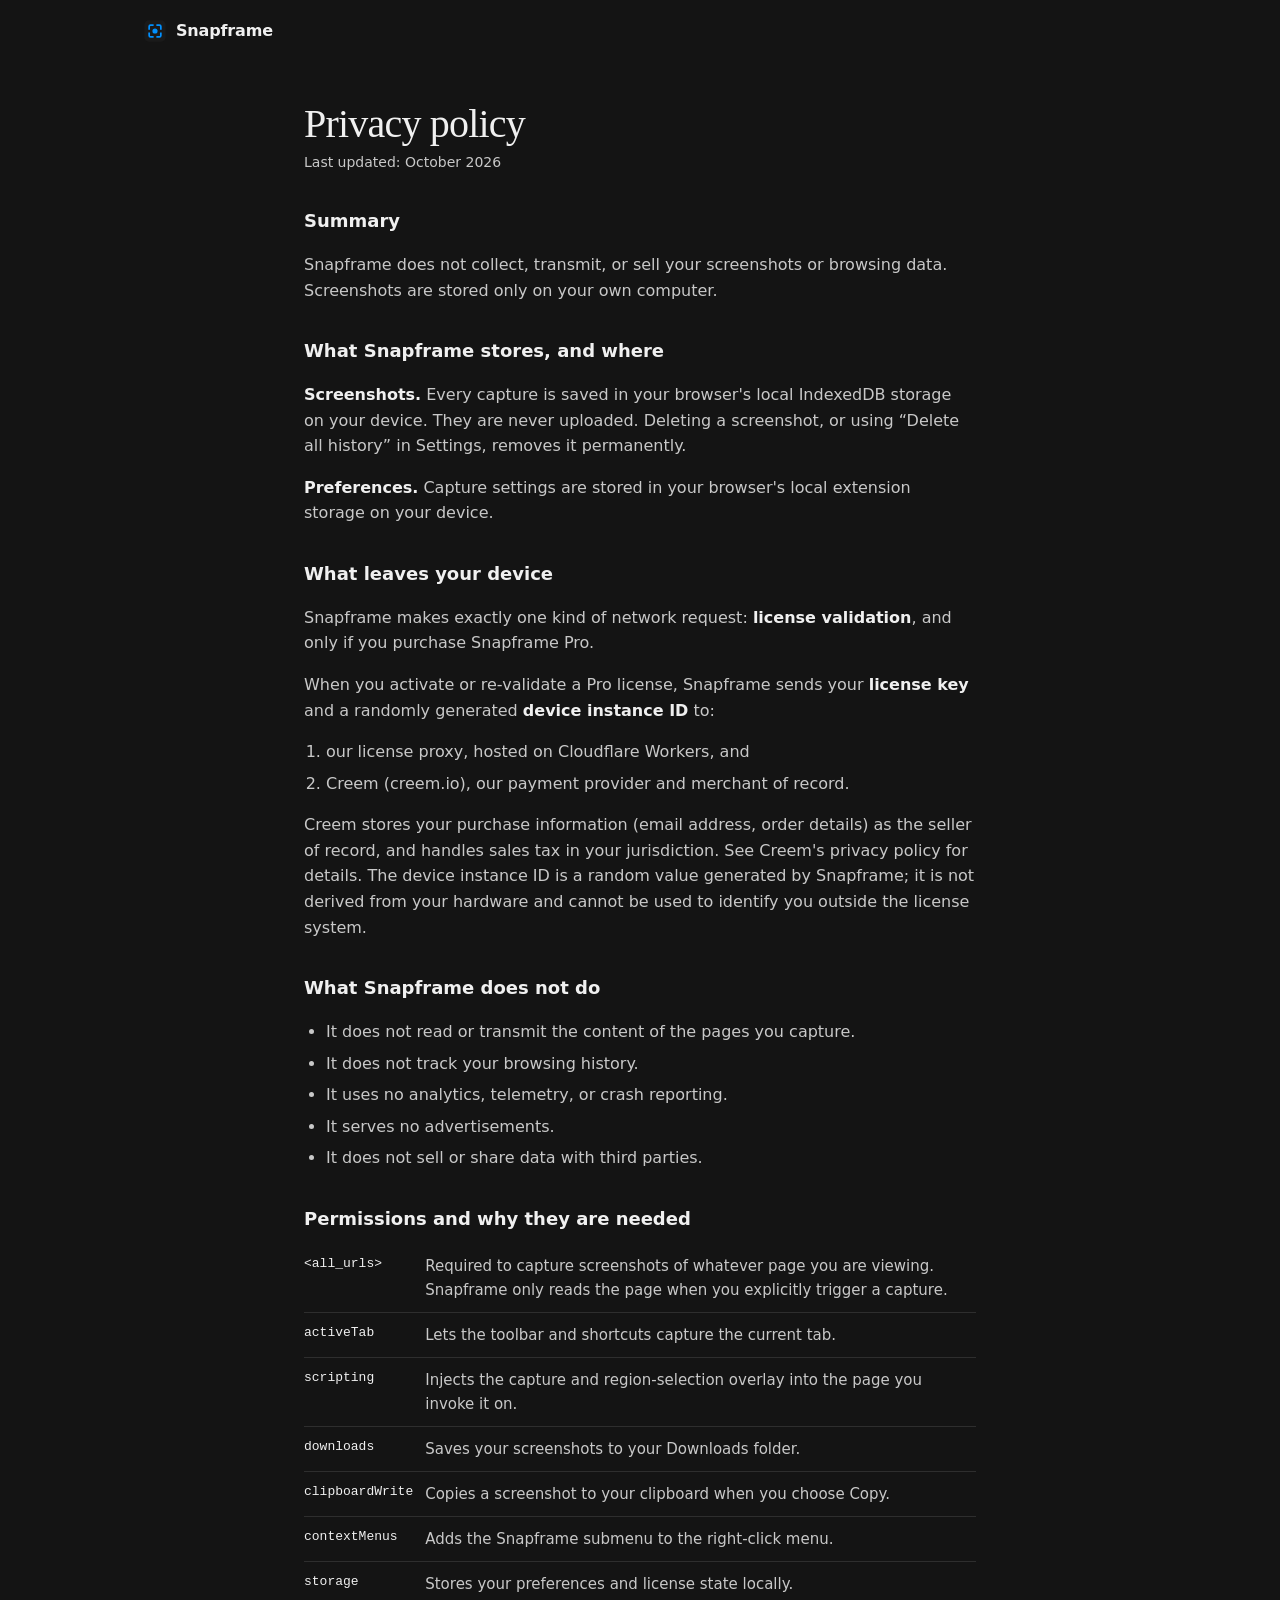
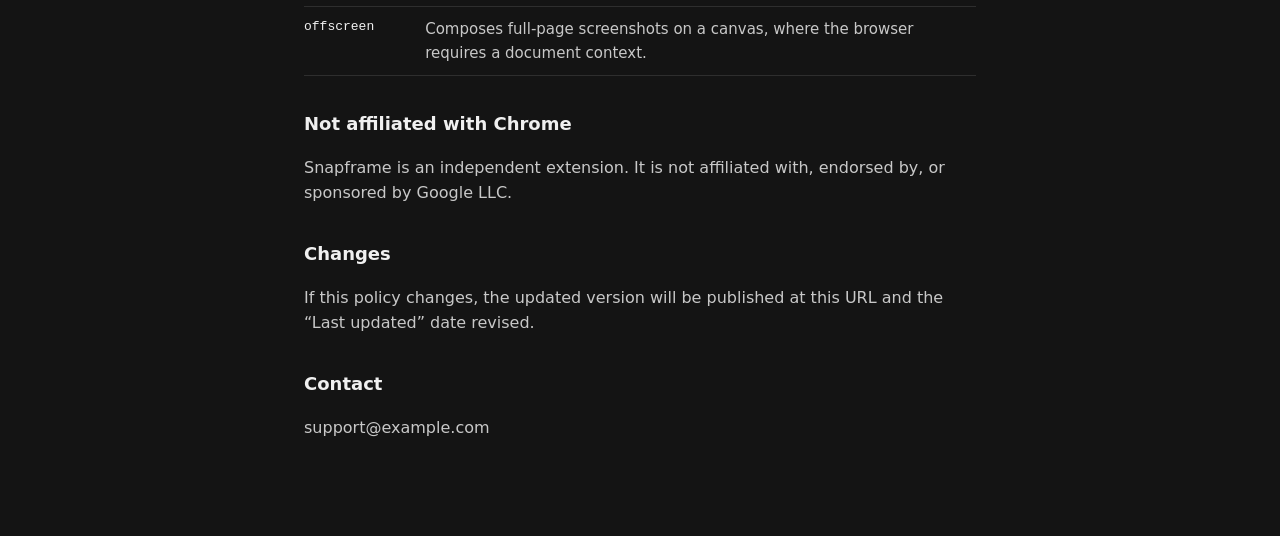
==== privacy.html @ d1e07dfb "Publish Snapframe product site Co-Authored-By: Claude Sonnet 5 <noreply@anthropic.com>" ====
<!doctype html>
<html lang="en">
<head>
<meta charset="utf-8">
<meta name="viewport" content="width=device-width, initial-scale=1">
<title>Privacy policy — Snapframe</title>
<link rel="icon" href="favicon.png" type="image/png">
<link rel="stylesheet" href="style.css">
</head>
<body>

<header class="top">
  <a class="brand" href="./">
    <svg width="22" height="22" viewBox="0 0 128 128" aria-hidden="true">
      <rect x="2" y="2" width="124" height="124" rx="26" fill="#1a1a1a"/>
      <g stroke="#0090ff" stroke-width="10" fill="none">
        <path d="M30 56 V38 a8 8 0 0 1 8-8 H56"/>
        <path d="M72 30 h18 a8 8 0 0 1 8 8 v18"/>
        <path d="M98 72 v18 a8 8 0 0 1-8 8 H72"/>
        <path d="M56 98 H38 a8 8 0 0 1-8-8 V72"/>
      </g>
      <circle cx="64" cy="64" r="15" fill="#0090ff"/>
    </svg>
    <span>Snapframe</span>
  </a>
</header>

<main class="doc">
  <h1>Privacy policy</h1>
  <p class="doc-date">Last updated: October 2026</p>

  <h2>Summary</h2>
  <p>Snapframe does not collect, transmit, or sell your screenshots or browsing
     data. Screenshots are stored only on your own computer.</p>

  <h2>What Snapframe stores, and where</h2>
  <p><strong>Screenshots.</strong> Every capture is saved in your browser's
     local IndexedDB storage on your device. They are never uploaded. Deleting
     a screenshot, or using “Delete all history” in Settings, removes it
     permanently.</p>
  <p><strong>Preferences.</strong> Capture settings are stored in your
     browser's local extension storage on your device.</p>

  <h2>What leaves your device</h2>
  <p>Snapframe makes exactly one kind of network request: <strong>license
     validation</strong>, and only if you purchase Snapframe Pro.</p>
  <p>When you activate or re-validate a Pro license, Snapframe sends your
     <strong>license key</strong> and a randomly generated <strong>device
     instance ID</strong> to:</p>
  <ol>
    <li>our license proxy, hosted on Cloudflare Workers, and</li>
    <li>Creem (creem.io), our payment provider and merchant of record.</li>
  </ol>
  <p>Creem stores your purchase information (email address, order details) as
     the seller of record, and handles sales tax in your jurisdiction. See
     Creem's privacy policy for details. The device instance ID is a random
     value generated by Snapframe; it is not derived from your hardware and
     cannot be used to identify you outside the license system.</p>

  <h2>What Snapframe does not do</h2>
  <ul>
    <li>It does not read or transmit the content of the pages you capture.</li>
    <li>It does not track your browsing history.</li>
    <li>It uses no analytics, telemetry, or crash reporting.</li>
    <li>It serves no advertisements.</li>
    <li>It does not sell or share data with third parties.</li>
  </ul>

  <h2>Permissions and why they are needed</h2>
  <table class="perm">
    <tr><th scope="row">&lt;all_urls&gt;</th>
        <td>Required to capture screenshots of whatever page you are viewing.
            Snapframe only reads the page when you explicitly trigger a
            capture.</td></tr>
    <tr><th scope="row">activeTab</th>
        <td>Lets the toolbar and shortcuts capture the current tab.</td></tr>
    <tr><th scope="row">scripting</th>
        <td>Injects the capture and region-selection overlay into the page you
            invoke it on.</td></tr>
    <tr><th scope="row">downloads</th>
        <td>Saves your screenshots to your Downloads folder.</td></tr>
    <tr><th scope="row">clipboardWrite</th>
        <td>Copies a screenshot to your clipboard when you choose Copy.</td></tr>
    <tr><th scope="row">contextMenus</th>
        <td>Adds the Snapframe submenu to the right-click menu.</td></tr>
    <tr><th scope="row">storage</th>
        <td>Stores your preferences and license state locally.</td></tr>
    <tr><th scope="row">offscreen</th>
        <td>Composes full-page screenshots on a canvas, where the browser
            requires a document context.</td></tr>
  </table>

  <h2>Not affiliated with Chrome</h2>
  <p>Snapframe is an independent extension. It is not affiliated with,
     endorsed by, or sponsored by Google LLC.</p>

  <h2>Changes</h2>
  <p>If this policy changes, the updated version will be published at this
     URL and the “Last updated” date revised.</p>

  <h2>Contact</h2>
  <!-- TODO: replace with your real support address before publishing -->
  <p>support@example.com</p>
</main>

</body>
</html>
---- style.css ----
/* Snapframe landing — one page, one accent, one memorable thing: the demo shot. */

:root {
  --bg: #141414;
  --panel: #1c1c1c;
  --line: #2e2e2e;
  --text: #f0f0f0;
  --muted: #9a9a9a;
  --accent: #0090ff;
  --accent-press: #0077d4;
  --serif: Georgia, 'Times New Roman', serif;
  --sans: system-ui, -apple-system, sans-serif;
  --mono: ui-monospace, 'SF Mono', Menlo, monospace;
}

* { box-sizing: border-box; }

html { scroll-behavior: smooth; }

body {
  margin: 0;
  background: var(--bg);
  color: var(--text);
  font: 16px/1.6 var(--sans);
}

/* ---------- chrome ---------- */

.top {
  display: flex;
  align-items: center;
  justify-content: space-between;
  max-width: 1040px;
  margin: 0 auto;
  padding: 18px 24px;
}

.brand {
  display: flex;
  align-items: center;
  gap: 10px;
  color: var(--text);
  text-decoration: none;
  font-weight: 700;
  letter-spacing: -0.01em;
}

.store-link {
  color: var(--muted);
  text-decoration: none;
  font-size: 14px;
  padding: 8px 14px;
  border-radius: 8px;
  transition: background 0.15s, color 0.15s;
}

.store-link:hover { background: var(--panel); color: var(--text); }

main { max-width: 1040px; margin: 0 auto; padding: 0 24px; }

section { padding: 56px 0; }

h1, h2, h3 { letter-spacing: -0.02em; margin: 0; }

/* ---------- hero ---------- */

.hero { padding-top: 40px; }

h1 {
  font-family: var(--serif);
  font-weight: 400;
  font-size: clamp(40px, 6.5vw, 64px);
  line-height: 1.08;
}

.lede {
  max-width: 560px;
  color: var(--muted);
  font-size: 18px;
  margin: 22px 0 26px;
}

.actions { display: flex; gap: 12px; flex-wrap: wrap; margin: 0; }

.btn {
  display: inline-block;
  padding: 12px 22px;
  border-radius: 10px;
  border: 1px solid var(--line);
  color: var(--text);
  text-decoration: none;
  font-weight: 600;
  transition: background 0.15s, border-color 0.15s;
}

.btn:hover { background: var(--panel); }

.btn.primary {
  background: var(--accent);
  border-color: transparent;
}

.btn.primary:hover { background: var(--accent-press); }

/* ---------- the demo shot ---------- */

.demo { margin: 48px 0 0; }

.demo-shot {
  background: linear-gradient(135deg, #0090ff 0%, #29a383 100%);
  border-radius: 24px;
  padding: clamp(20px, 4vw, 44px);
}

.shot-chrome {
  display: flex;
  align-items: center;
  gap: 8px;
  background: #2b2b2b;
  border-radius: 14px 14px 0 0;
  padding: 10px 14px;
}

.shot-chrome i {
  width: 11px;
  height: 11px;
  border-radius: 50%;
  background: #ff5f57;
}
.shot-chrome i:nth-child(2) { background: #febc2e; }
.shot-chrome i:nth-child(3) { background: #28c840; }

.shot-url {
  flex: 1;
  margin-left: 12px;
  background: #1e1e1e;
  border-radius: 6px;
  padding: 5px 12px;
  color: var(--muted);
  font: 12px/1 var(--mono);
}

.shot-body {
  display: flex;
  background: #171717;
  border-radius: 0 0 14px 14px;
  min-height: 320px;
}

.fake-sidebar {
  width: 140px;
  border-right: 1px solid #262626;
  padding: 22px 16px;
  display: flex;
  flex-direction: column;
  gap: 14px;
}

.fake-sidebar b, .fake-main b {
  display: block;
  height: 10px;
  border-radius: 5px;
  background: #4d4d4d;
}

.fake-sidebar b:first-child { height: 14px; background: #5d5d5d; }

.fake-main {
  flex: 1;
  position: relative;
  padding: 26px 28px;
  display: flex;
  flex-direction: column;
  gap: 18px;
}

.fake-main .big { height: 18px; width: 55%; background: #616161; }

.fake-row {
  display: flex;
  align-items: center;
  gap: 16px;
}

.w30 { width: 30%; }
.w35 { width: 35%; }
.w40 { width: 40%; }
.w45 { width: 45%; }
.w50 { width: 50%; }
.w55 { width: 55%; }
.w60 { width: 60%; }
.w65 { width: 65%; }
.w70 { width: 70%; }
.w75 { width: 75%; }
.w80 { width: 80%; }
.w90 { width: 90%; }

.fake-toggle {
  width: 34px;
  height: 19px;
  border-radius: 10px;
  background: var(--accent);
  position: relative;
  display: inline-block;
}

.fake-toggle i {
  position: absolute;
  right: 2px;
  top: 2px;
  width: 15px;
  height: 15px;
  border-radius: 50%;
  background: #fff;
}

/* redacted block: pixelated look via stacked squares */
.fake-secret {
  height: 42px;
  border-radius: 4px;
  background:
    conic-gradient(#4a4a4a 25%, #3a3a3a 0 50%, #4a4a4a 0 75%, #3a3a3a 0) 0 0 / 14px 14px;
  position: relative;
}

.fake-secret .callout {
  position: absolute;
  top: 50%;
  left: 12px;
  transform: translateY(-50%);
  font: 11px var(--mono);
  color: #cfcfcf;
  background: rgba(0, 0, 0, 0.55);
  padding: 2px 8px;
  border-radius: 4px;
}

.anno-arrow {
  position: absolute;
  right: 120px;
  top: 34px;
  width: 130px;
  height: 78px;
}

.anno-arrow path {
  stroke: var(--accent);
  stroke-width: 5;
  fill: none;
  stroke-linecap: round;
}

.step-badge {
  position: absolute;
  right: 118px;
  top: 62px;
  width: 30px;
  height: 30px;
  border-radius: 50%;
  background: #e5484d;
  color: #fff;
  font: 700 15px/30px var(--sans);
  text-align: center;
  box-shadow: 0 2px 10px rgba(0, 0, 0, 0.5);
}

.anno-label {
  position: absolute;
  right: 156px;
  top: 70px;
  color: #f0f0f0;
  font: 600 13px var(--sans);
  text-shadow: 0 1px 4px rgba(0, 0, 0, 0.8);
}

.demo-cap {
  display: flex;
  gap: 18px;
  justify-content: center;
  margin-top: 14px;
  color: var(--muted);
  font: 12px var(--mono);
}

/* ---------- sections ---------- */

.split-grid {
  display: grid;
  grid-template-columns: repeat(auto-fit, minmax(220px, 1fr));
  gap: 32px;
  margin-top: 28px;
}

h2 {
  font-family: var(--serif);
  font-weight: 400;
  font-size: clamp(26px, 3.4vw, 34px);
}

h3 { font-size: 17px; margin-bottom: 8px; }

.split p, .pro-lede { color: var(--muted); margin: 0; }

.pro {
  border-top: 1px solid var(--line);
}

.pro-list {
  list-style: none;
  padding: 0;
  margin: 28px 0;
  display: grid;
  grid-template-columns: repeat(auto-fit, minmax(280px, 1fr));
  gap: 14px 32px;
}

.pro-list li {
  color: var(--muted);
  padding-left: 22px;
  position: relative;
}

.pro-list li::before {
  content: "";
  position: absolute;
  left: 0;
  top: 7px;
  width: 8px;
  height: 8px;
  border-radius: 2px;
  background: var(--accent);
}

.pro-list strong { color: var(--text); }

.fineprint {
  color: var(--muted);
  font-size: 14px;
  max-width: 560px;
  margin-top: 18px;
}

.privacy {
  border-top: 1px solid var(--line);
}

.privacy p { color: var(--muted); max-width: 720px; }

.privacy a { color: var(--accent); }

/* ---------- footer ---------- */

.foot {
  border-top: 1px solid var(--line);
  display: flex;
  justify-content: space-between;
  flex-wrap: wrap;
  gap: 8px;
  max-width: 1040px;
  margin: 0 auto;
  padding: 22px 24px;
  color: var(--muted);
  font-size: 13px;
}

.foot a { color: var(--muted); }
.foot a:hover { color: var(--text); }

/* ---------- responsive ---------- */

@media (max-width: 640px) {
  .shot-body { flex-direction: column; }
  .fake-sidebar {
    width: auto;
    flex-direction: row;
    border-right: 0;
    border-bottom: 1px solid #262626;
    padding: 14px 20px;
  }
  .fake-sidebar b { height: 9px; }
  .anno-arrow, .anno-label { display: none; }
  .step-badge { top: auto; bottom: 18px; right: 20px; }
}

/* ---------- a11y ---------- */

:focus-visible {
  outline: 2px solid var(--accent);
  outline-offset: 2px;
}

@media (prefers-reduced-motion: reduce) {
  html { scroll-behavior: auto; }
  * { transition: none !important; }
}

/* ---------- doc pages (privacy) ---------- */

.doc {
  max-width: 720px;
  padding: 40px 24px 80px;
}

.doc h1 {
  font-family: var(--serif);
  font-weight: 400;
  font-size: clamp(30px, 4.5vw, 40px);
}

.doc-date {
  color: var(--muted);
  font-size: 14px;
  margin-top: 6px;
}

.doc h2 {
  font-family: var(--sans);
  font-weight: 600;
  font-size: 18px;
  margin: 34px 0 10px;
  letter-spacing: 0;
}

.doc p, .doc li { color: #c8c8c8; }
.doc strong { color: var(--text); }

.doc ul, .doc ol { padding-left: 22px; }
.doc li { margin-bottom: 6px; }

table.perm {
  border-collapse: collapse;
  width: 100%;
  margin-top: 10px;
}

table.perm th, table.perm td {
  text-align: left;
  vertical-align: top;
  padding: 10px 12px 10px 0;
  border-bottom: 1px solid var(--line);
  color: #c8c8c8;
  font-weight: 400;
  font-size: 15px;
}

table.perm th {
  white-space: nowrap;
  font-family: var(--mono);
  font-size: 13px;
  color: var(--text);
}
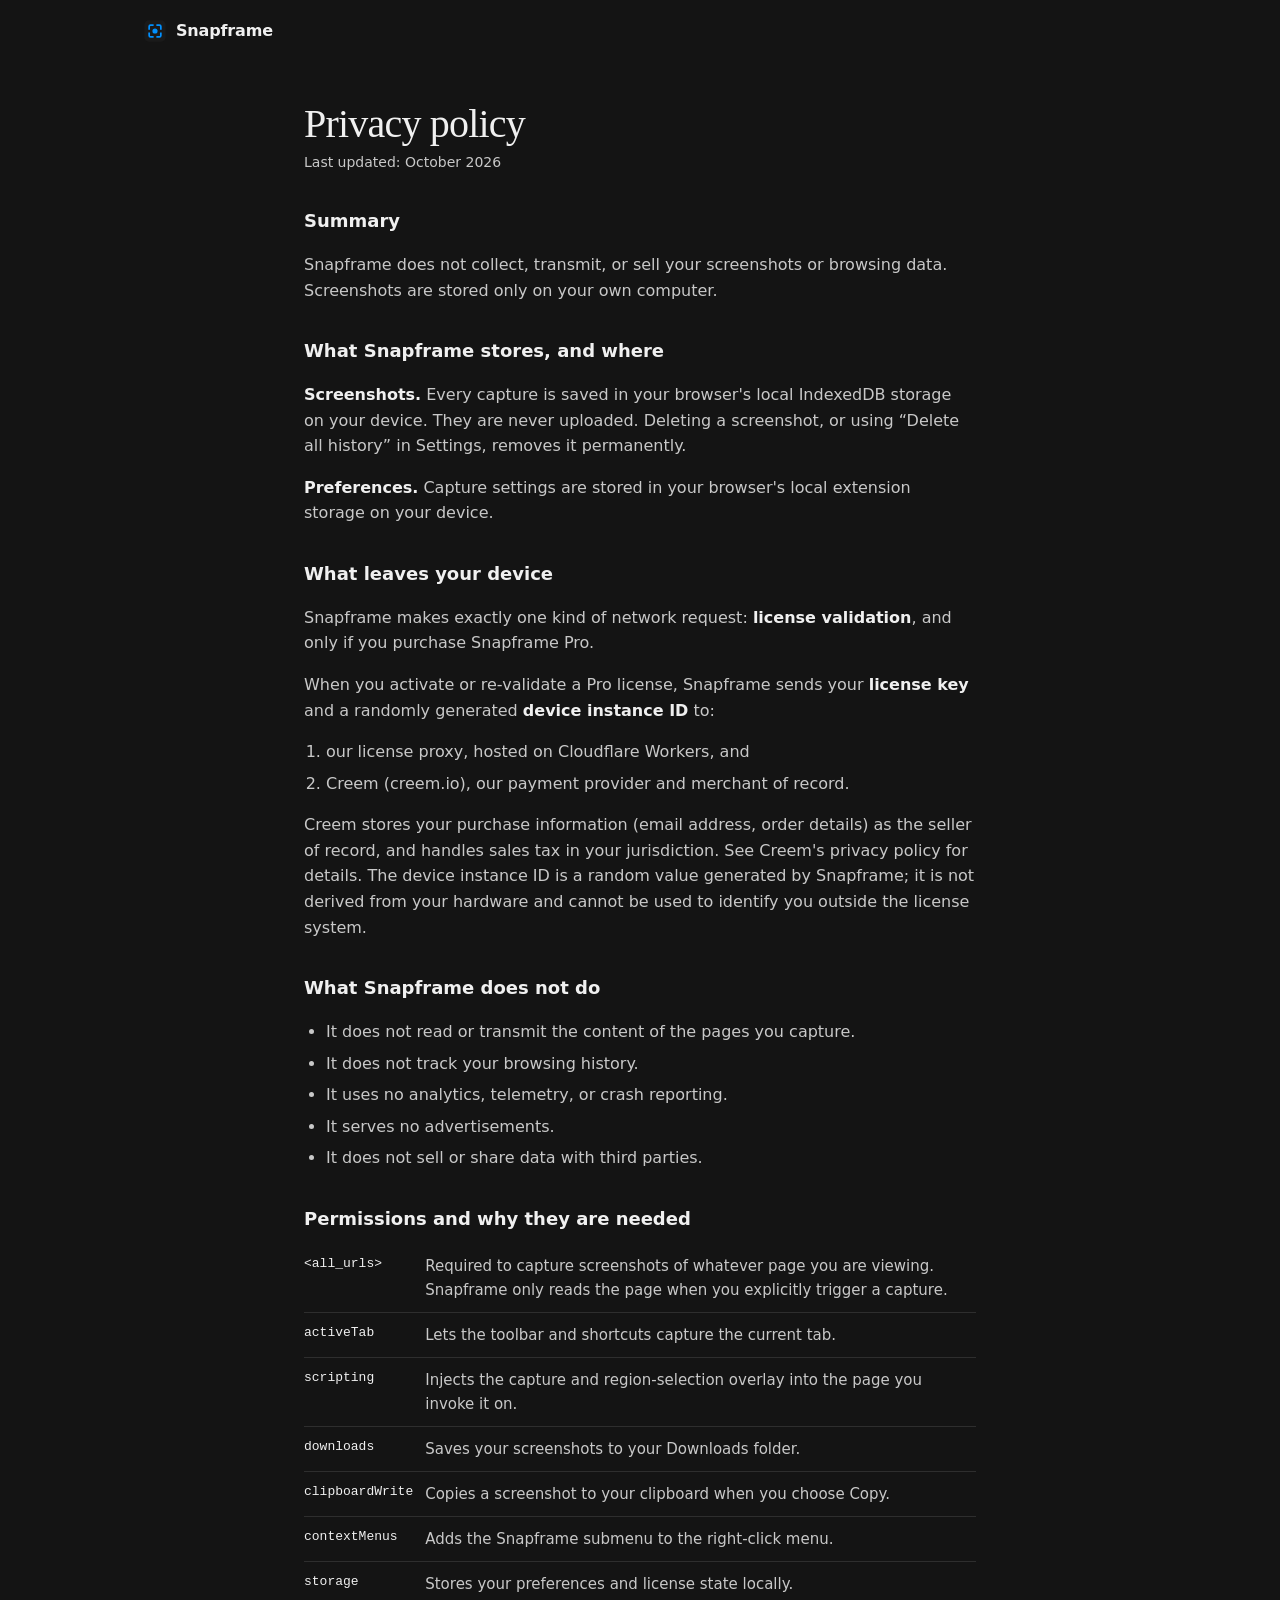
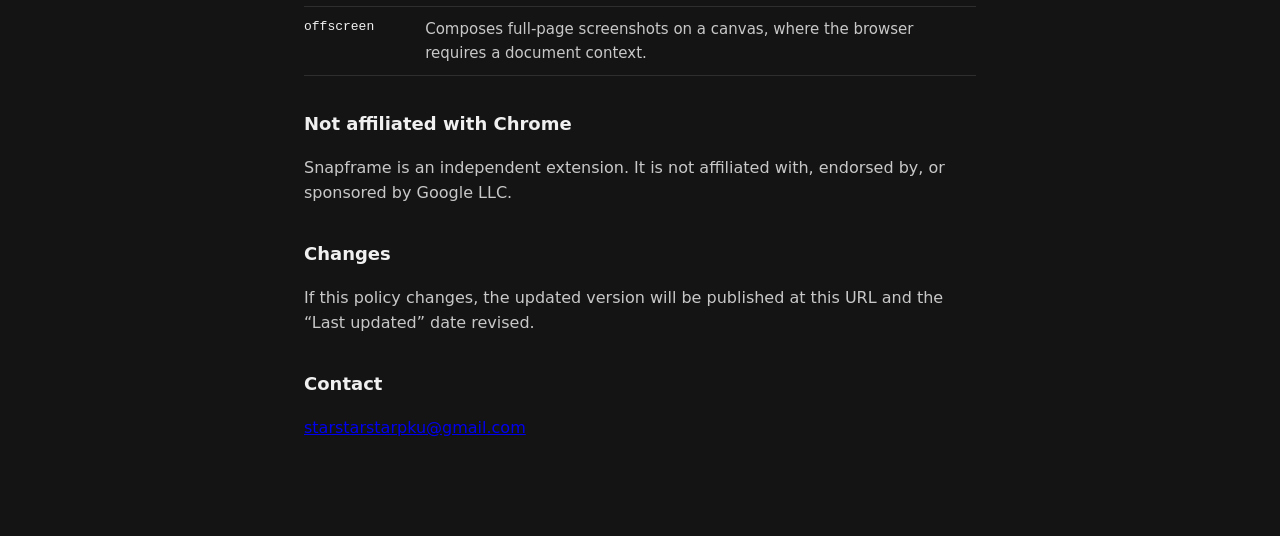
==== commit a977f22b: "Replace support email with real address Co-Authored-By: Claude Sonnet 5 <noreply@anthropic.com>" ====
--- a/privacy.html
+++ b/privacy.html
@@ -99,8 +99,7 @@
      URL and the “Last updated” date revised.</p>
 
   <h2>Contact</h2>
-  <!-- TODO: replace with your real support address before publishing -->
-  <p>support@example.com</p>
+  <p><a href="mailto:starstarstarpku@gmail.com">starstarstarpku@gmail.com</a></p>
 </main>
 
 </body>
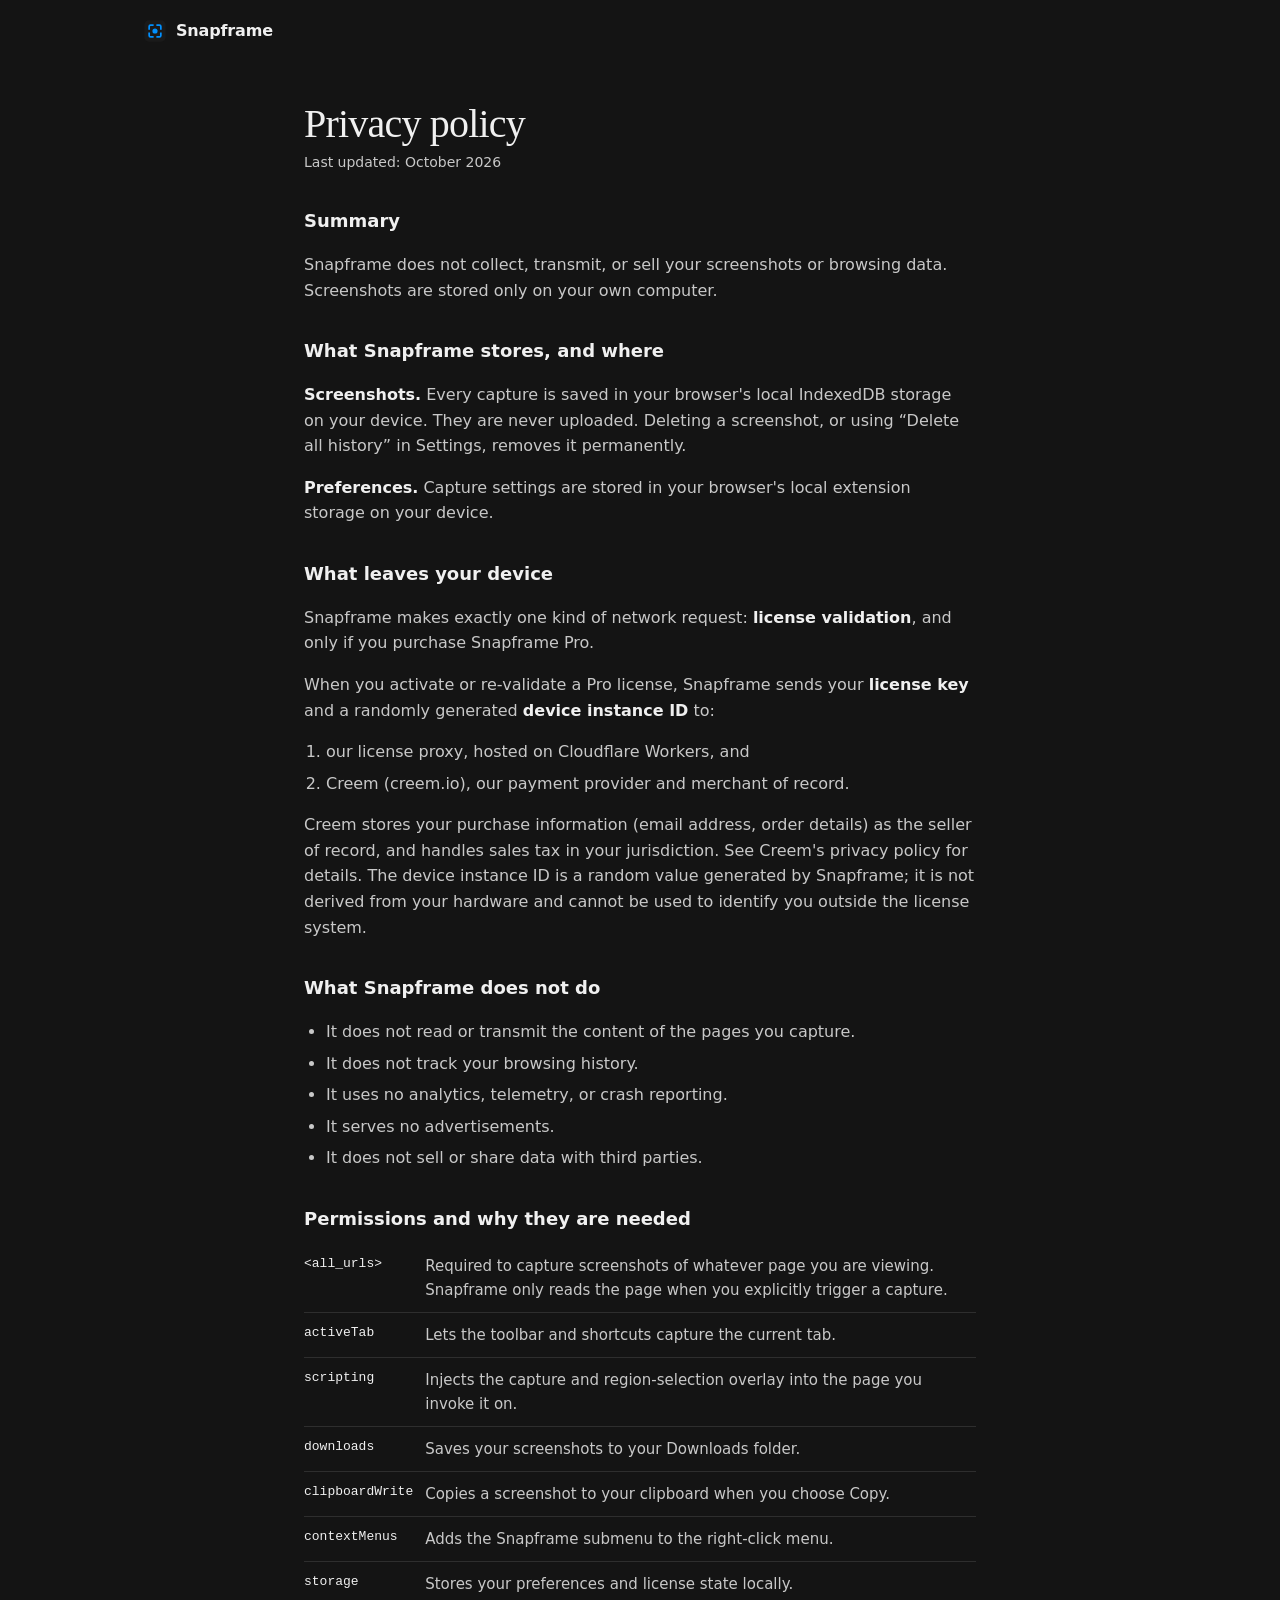
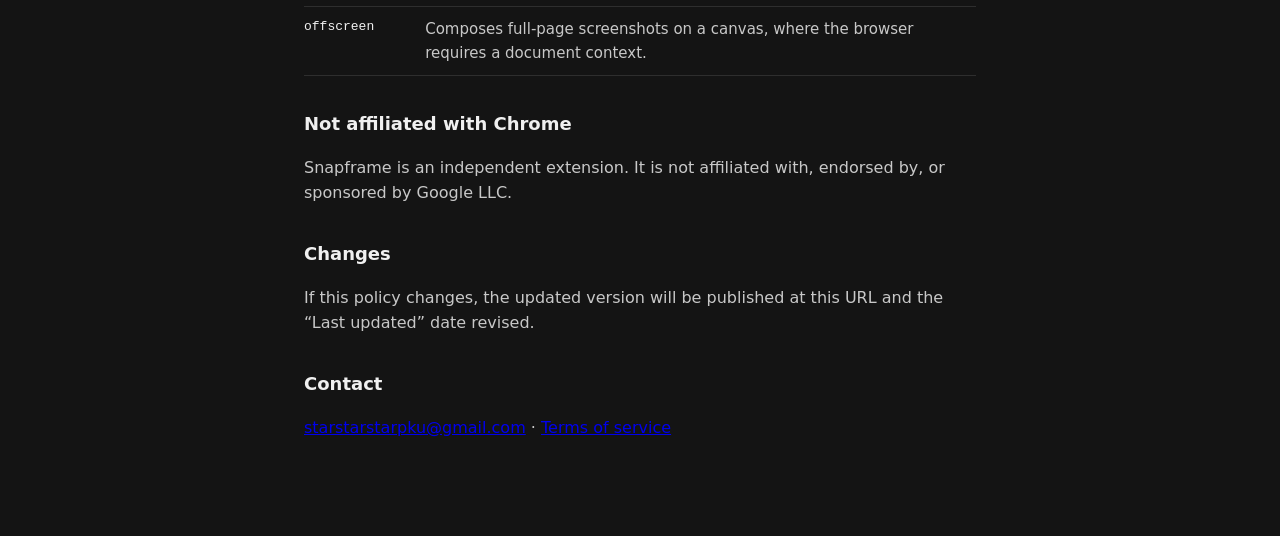
==== commit a3902232: "Add terms of service and surface support email Creem's account review requires both a privacy policy" ====
--- a/privacy.html
+++ b/privacy.html
@@ -99,7 +99,8 @@
      URL and the “Last updated” date revised.</p>
 
   <h2>Contact</h2>
-  <p><a href="mailto:starstarstarpku@gmail.com">starstarstarpku@gmail.com</a></p>
+  <p><a href="mailto:starstarstarpku@gmail.com">starstarstarpku@gmail.com</a>
+     · <a href="terms.html">Terms of service</a></p>
 </main>
 
 </body>
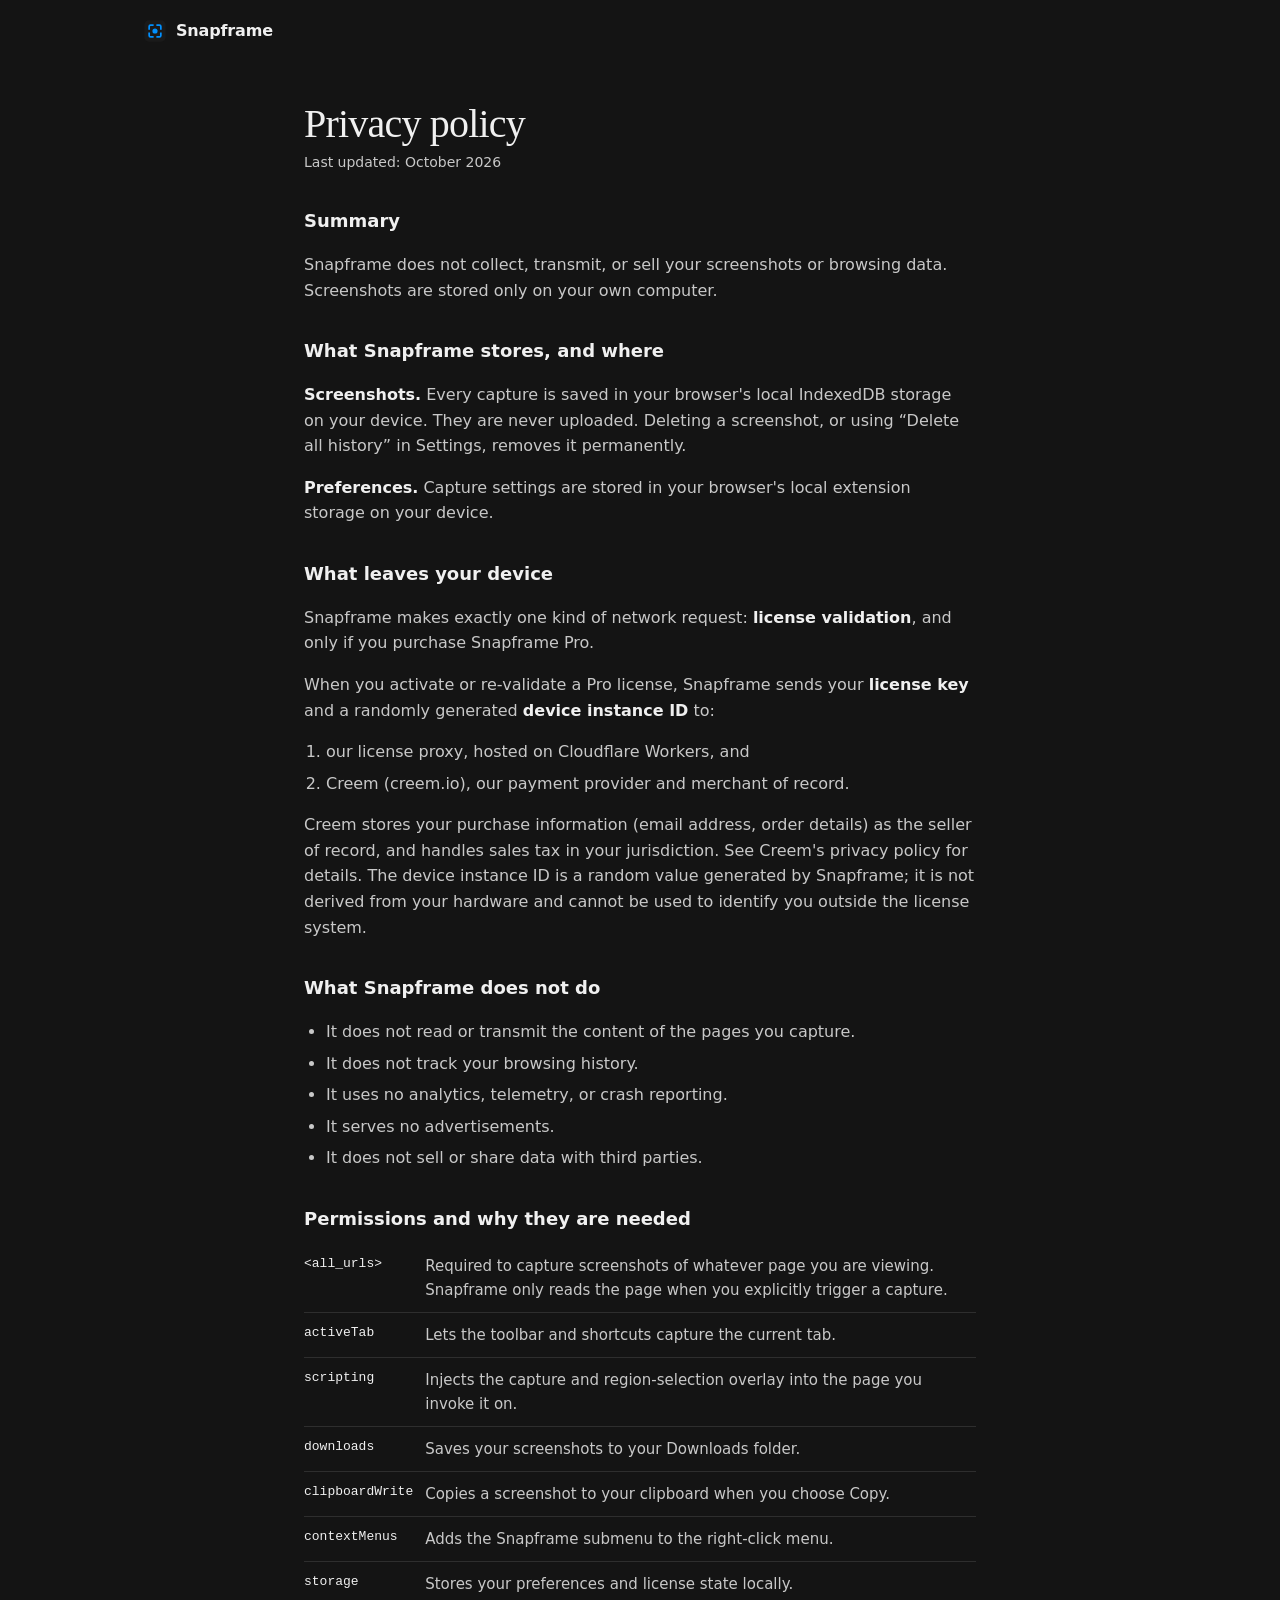
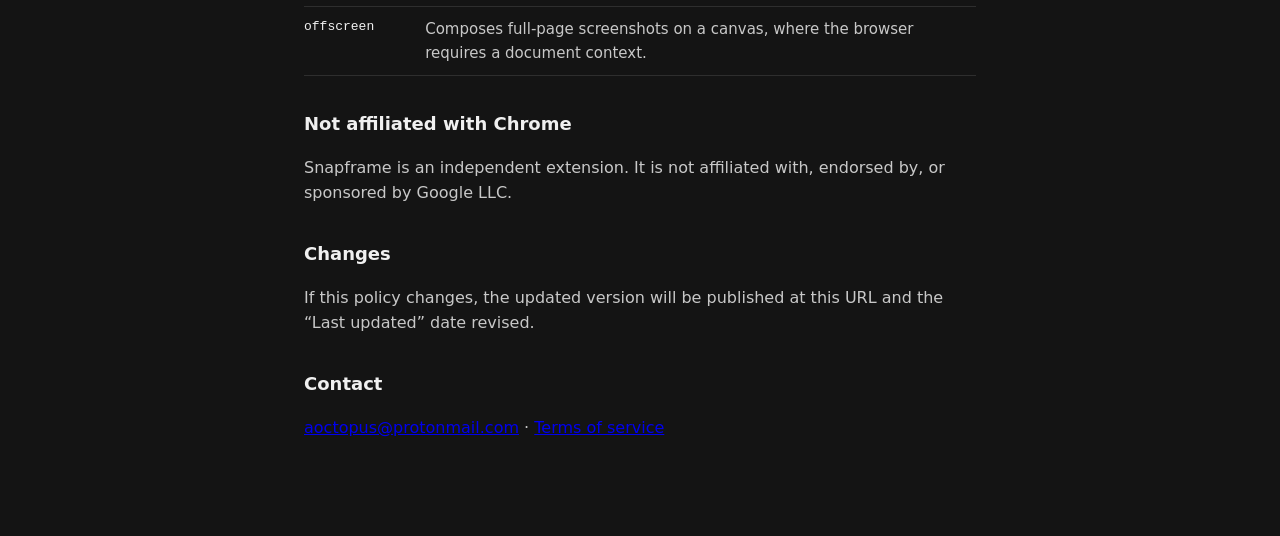
==== commit 05d54112: "Switch support email to aoctopus@protonmail.com Co-Authored-By: Claude Sonnet 5 <noreply@anthropic.c" ====
--- a/privacy.html
+++ b/privacy.html
@@ -99,7 +99,7 @@
      URL and the “Last updated” date revised.</p>
 
   <h2>Contact</h2>
-  <p><a href="mailto:starstarstarpku@gmail.com">starstarstarpku@gmail.com</a>
+  <p><a href="mailto:aoctopus@protonmail.com">aoctopus@protonmail.com</a>
      · <a href="terms.html">Terms of service</a></p>
 </main>
 
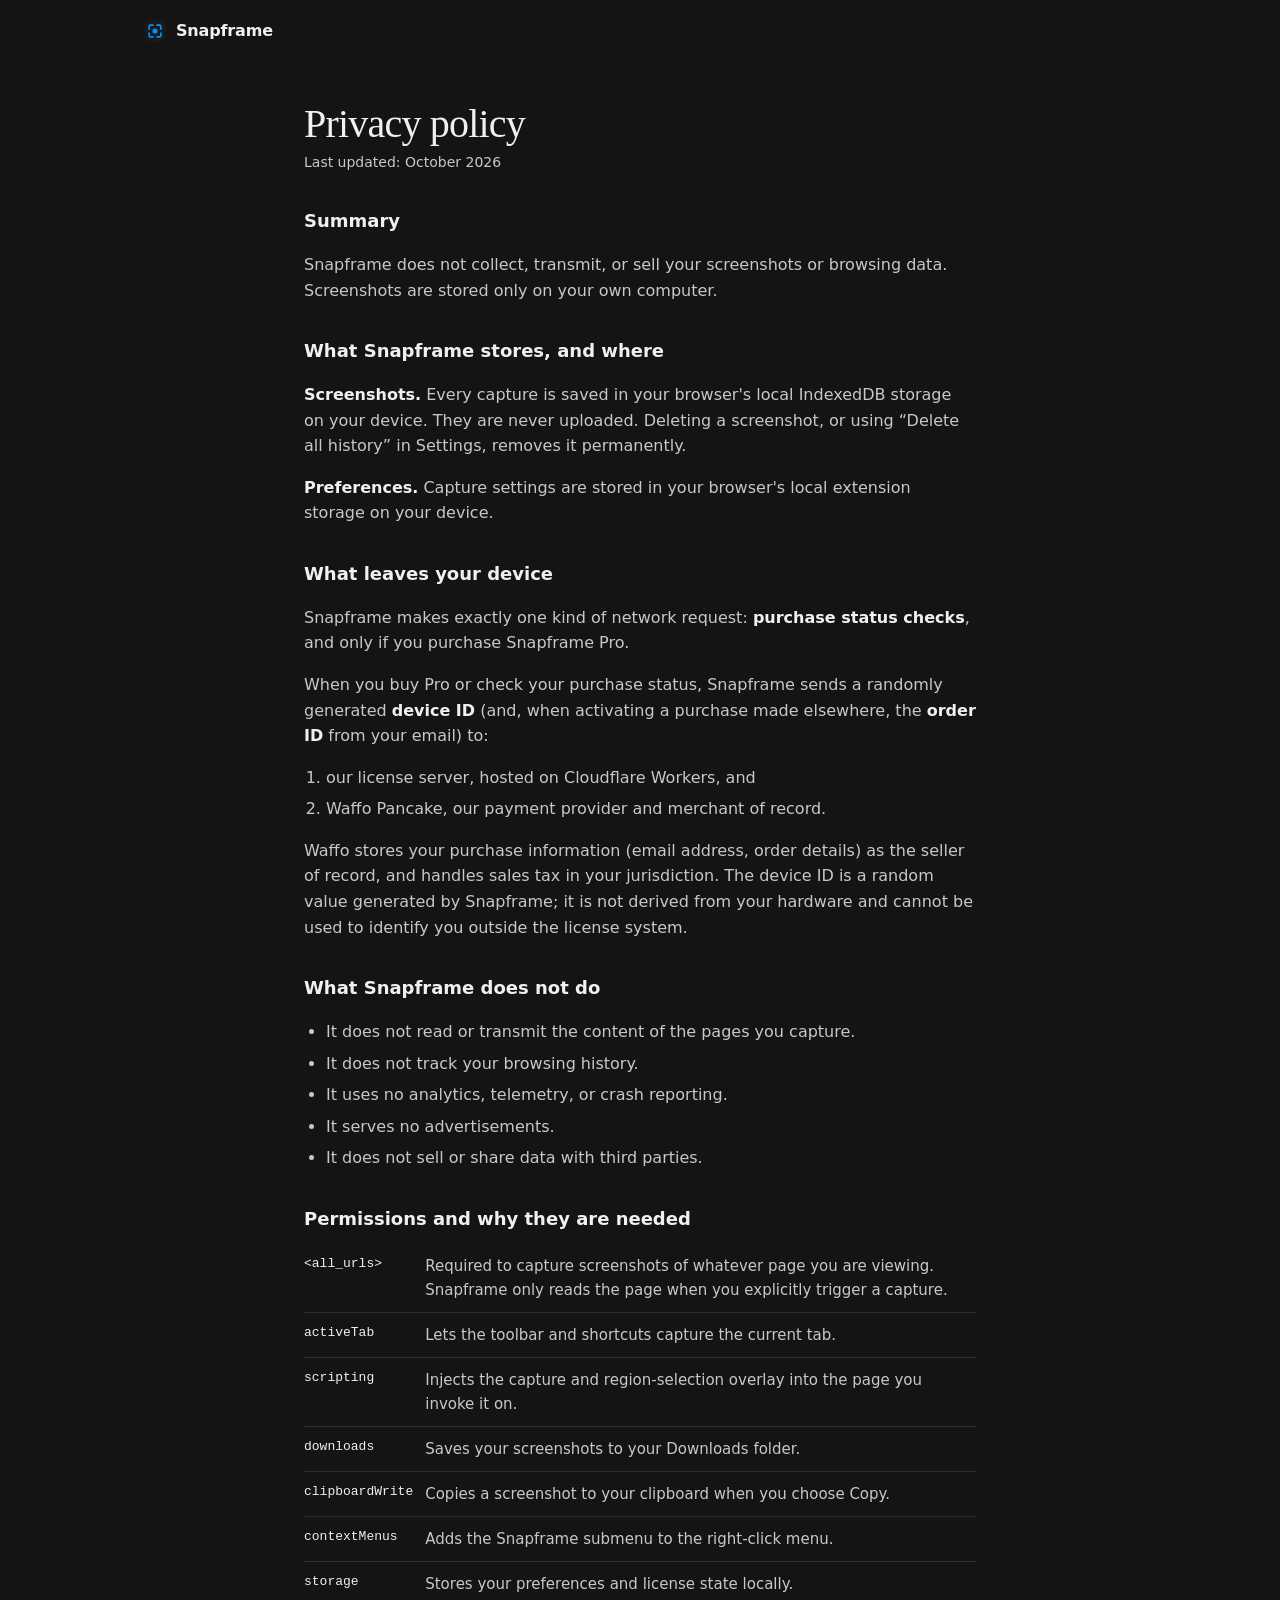
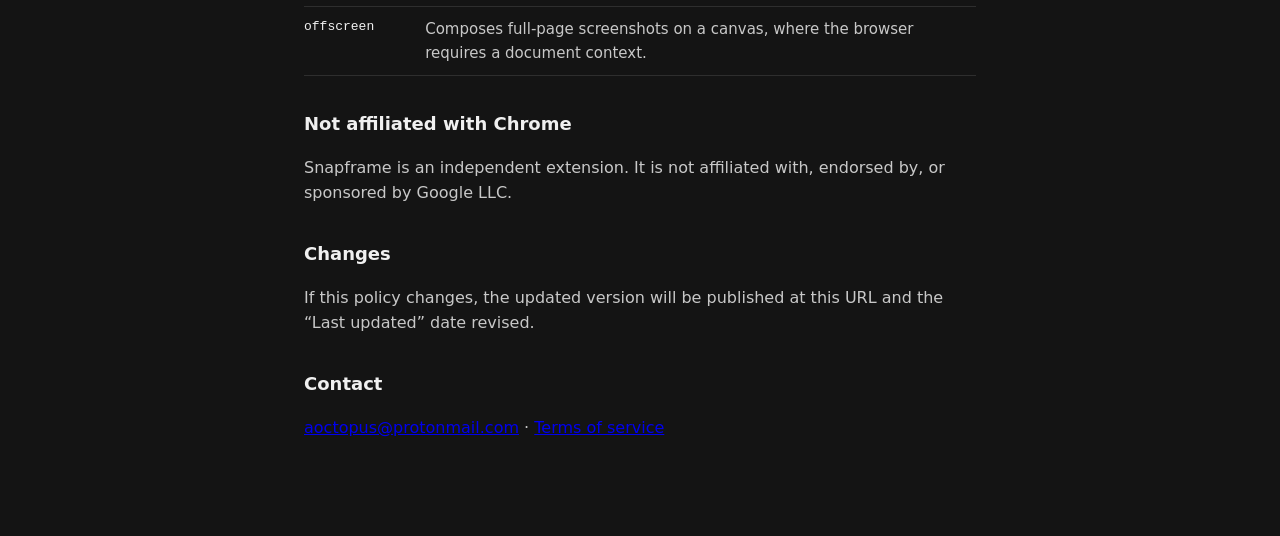
==== commit 403e87af: "Align privacy policy with the Waffo device-binding model No license keys exist; the data sent is a r" ====
--- a/privacy.html
+++ b/privacy.html
@@ -42,20 +42,21 @@
      browser's local extension storage on your device.</p>
 
   <h2>What leaves your device</h2>
-  <p>Snapframe makes exactly one kind of network request: <strong>license
-     validation</strong>, and only if you purchase Snapframe Pro.</p>
-  <p>When you activate or re-validate a Pro license, Snapframe sends your
-     <strong>license key</strong> and a randomly generated <strong>device
-     instance ID</strong> to:</p>
+  <p>Snapframe makes exactly one kind of network request: <strong>purchase
+     status checks</strong>, and only if you purchase Snapframe Pro.</p>
+  <p>When you buy Pro or check your purchase status, Snapframe sends a
+     randomly generated <strong>device ID</strong> (and, when activating a
+     purchase made elsewhere, the <strong>order ID</strong> from your email)
+     to:</p>
   <ol>
-    <li>our license proxy, hosted on Cloudflare Workers, and</li>
-    <li>Creem (creem.io), our payment provider and merchant of record.</li>
+    <li>our license server, hosted on Cloudflare Workers, and</li>
+    <li>Waffo Pancake, our payment provider and merchant of record.</li>
   </ol>
-  <p>Creem stores your purchase information (email address, order details) as
-     the seller of record, and handles sales tax in your jurisdiction. See
-     Creem's privacy policy for details. The device instance ID is a random
-     value generated by Snapframe; it is not derived from your hardware and
-     cannot be used to identify you outside the license system.</p>
+  <p>Waffo stores your purchase information (email address, order details) as
+     the seller of record, and handles sales tax in your jurisdiction. The
+     device ID is a random value generated by Snapframe; it is not derived
+     from your hardware and cannot be used to identify you outside the
+     license system.</p>
 
   <h2>What Snapframe does not do</h2>
   <ul>
